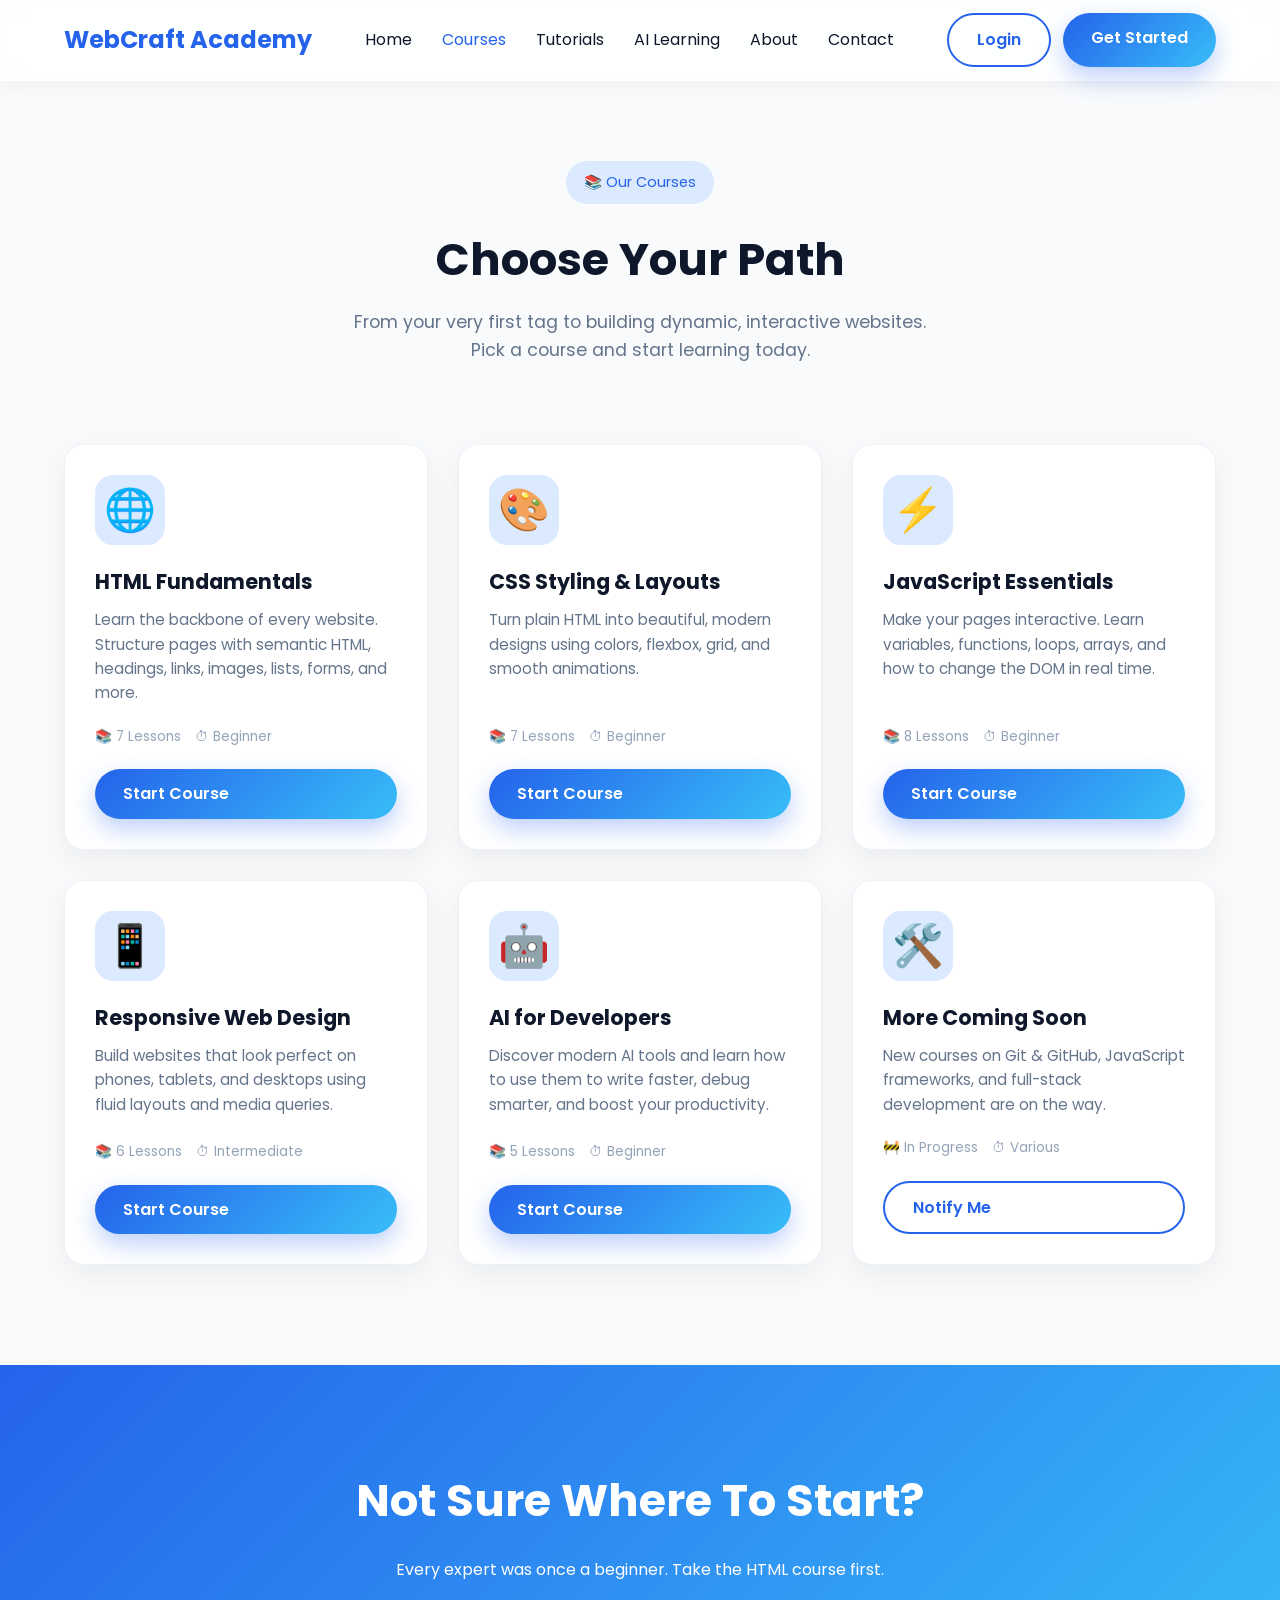
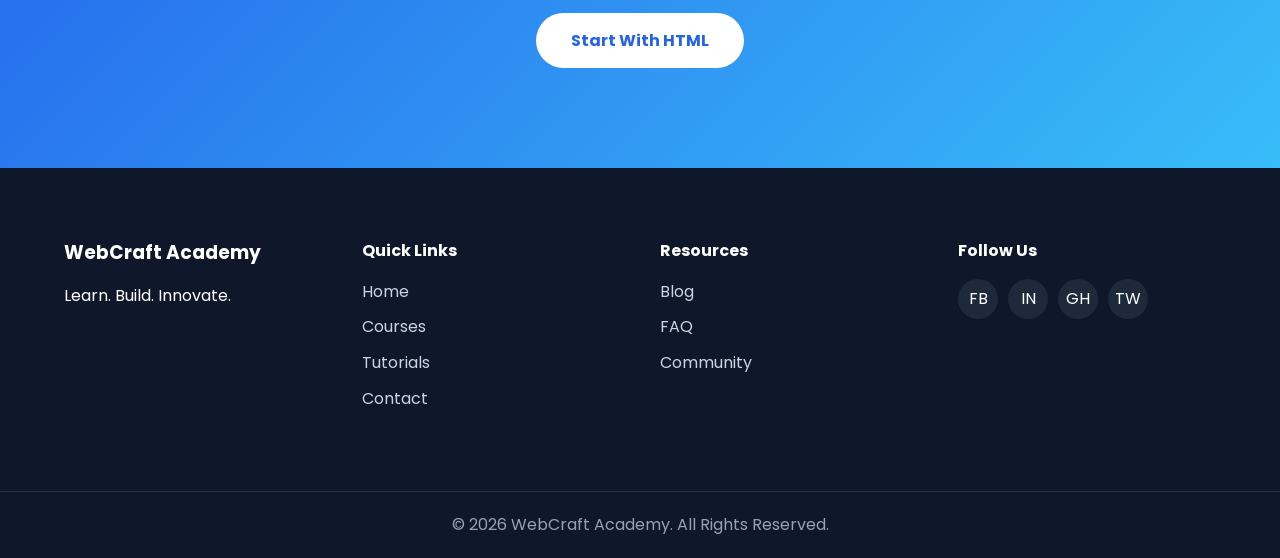
==== courses.html @ 58e4d164 "add course pages" ====
<!DOCTYPE html>
<html lang="en">
<head>
    <meta charset="UTF-8">
    <meta name="viewport" content="width=device-width, initial-scale=1.0">
    <title>Courses | WebCraft Academy</title>

    <link href="https://fonts.googleapis.com/css2?family=Poppins:wght@300;400;500;600;700&display=swap" rel="stylesheet">

    <link rel="stylesheet" href="style.css">
    <link rel="stylesheet" href="courses/course.css">
</head>
<body>

    <!-- =========================
         NAVBAR
    ========================== -->
    <header class="navbar">
        <div class="container nav-container">

            <div class="logo">
                <a href="index.html" style="color:inherit;">WebCraft Academy</a>
            </div>

            <nav>
                <ul class="nav-links">
                    <li><a href="index.html">Home</a></li>
                    <li><a href="courses.html" style="color:#2563EB;">Courses</a></li>
                    <li><a href="#">Tutorials</a></li>
                    <li><a href="#">AI Learning</a></li>
                    <li><a href="#">About</a></li>
                    <li><a href="#">Contact</a></li>
                </ul>
            </nav>

            <div class="nav-buttons">
                <a href="#" class="btn btn-outline">Login</a>
                <a href="#" class="btn btn-primary">Get Started</a>
            </div>

        </div>
    </header>

    <!-- =========================
         CATALOG HEADER
    ========================== -->
    <section class="catalog-header">
        <div class="container">
            <span class="hero-badge">📚 Our Courses</span>
            <h1>Choose Your Path</h1>
            <p>
                From your very first tag to building dynamic, interactive websites.
                Pick a course and start learning today.
            </p>
        </div>
    </section>

    <!-- =========================
         COURSES GRID
    ========================== -->
    <section>
        <div class="container catalog-grid">

            <div class="course-card">
                <div class="big-icon">🌐</div>
                <h3>HTML Fundamentals</h3>
                <p>
                    Learn the backbone of every website. Structure pages with
                    semantic HTML, headings, links, images, lists, forms, and more.
                </p>
                <div class="card-meta">
                    <span>📚 7 Lessons</span>
                    <span>⏱ Beginner</span>
                </div>
                <a href="courses/html.html" class="btn btn-primary">Start Course</a>
            </div>

            <div class="course-card">
                <div class="big-icon">🎨</div>
                <h3>CSS Styling & Layouts</h3>
                <p>
                    Turn plain HTML into beautiful, modern designs using colors,
                    flexbox, grid, and smooth animations.
                </p>
                <div class="card-meta">
                    <span>📚 7 Lessons</span>
                    <span>⏱ Beginner</span>
                </div>
                <a href="courses/css.html" class="btn btn-primary">Start Course</a>
            </div>

            <div class="course-card">
                <div class="big-icon">⚡</div>
                <h3>JavaScript Essentials</h3>
                <p>
                    Make your pages interactive. Learn variables, functions, loops,
                    arrays, and how to change the DOM in real time.
                </p>
                <div class="card-meta">
                    <span>📚 8 Lessons</span>
                    <span>⏱ Beginner</span>
                </div>
                <a href="courses/javascript.html" class="btn btn-primary">Start Course</a>
            </div>

            <div class="course-card">
                <div class="big-icon">📱</div>
                <h3>Responsive Web Design</h3>
                <p>
                    Build websites that look perfect on phones, tablets, and
                    desktops using fluid layouts and media queries.
                </p>
                <div class="card-meta">
                    <span>📚 6 Lessons</span>
                    <span>⏱ Intermediate</span>
                </div>
                <a href="courses/responsive.html" class="btn btn-primary">Start Course</a>
            </div>

            <div class="course-card">
                <div class="big-icon">🤖</div>
                <h3>AI for Developers</h3>
                <p>
                    Discover modern AI tools and learn how to use them to write
                    faster, debug smarter, and boost your productivity.
                </p>
                <div class="card-meta">
                    <span>📚 5 Lessons</span>
                    <span>⏱ Beginner</span>
                </div>
                <a href="courses/ai.html" class="btn btn-primary">Start Course</a>
            </div>

            <div class="course-card">
                <div class="big-icon">🛠️</div>
                <h3>More Coming Soon</h3>
                <p>
                    New courses on Git & GitHub, JavaScript frameworks, and
                    full-stack development are on the way.
                </p>
                <div class="card-meta">
                    <span>🚧 In Progress</span>
                    <span>⏱ Various</span>
                </div>
                <a href="#" class="btn btn-outline">Notify Me</a>
            </div>

        </div>
    </section>

    <!-- =========================
         CTA
    ========================== -->
    <section class="cta">
        <div class="container cta-content">
            <h2>Not Sure Where To Start?</h2>
            <p>Every expert was once a beginner. Take the HTML course first.</p>
            <a href="courses/html.html" class="btn cta-btn">Start With HTML</a>
        </div>
    </section>

    <!-- =========================
         FOOTER
    ========================== -->
    <footer class="footer">
        <div class="container footer-grid">
            <div>
                <h3>WebCraft Academy</h3>
                <p>Learn. Build. Innovate.</p>
            </div>
            <div>
                <h4>Quick Links</h4>
                <ul>
                    <li><a href="index.html" style="color:#cbd5e1;">Home</a></li>
                    <li><a href="courses.html" style="color:#cbd5e1;">Courses</a></li>
                    <li>Tutorials</li>
                    <li>Contact</li>
                </ul>
            </div>
            <div>
                <h4>Resources</h4>
                <ul>
                    <li>Blog</li>
                    <li>FAQ</li>
                    <li>Community</li>
                </ul>
            </div>
            <div>
                <h4>Follow Us</h4>
                <div class="socials">
                    <span>FB</span>
                    <span>IN</span>
                    <span>GH</span>
                    <span>TW</span>
                </div>
            </div>
        </div>
        <div class="footer-bottom">
            © 2026 WebCraft Academy. All Rights Reserved.
        </div>
    </footer>

</body>
</html>
---- style.css ----
/* =========================
   GLOBAL STYLES
========================= */

* {
    margin: 0;
    padding: 0;
    box-sizing: border-box;
}

html {
    scroll-behavior: smooth;
}

body {
    font-family: 'Poppins', sans-serif;
    background: #F8FAFC;
    color: #0F172A;
    overflow-x: hidden;
    line-height: 1.6;
}

a {
    text-decoration: none;
}

ul {
    list-style: none;
}

img {
    max-width: 100%;
}

.container {
    width: 90%;
    max-width: 1200px;
    margin: auto;
}

.section {
    padding: 100px 0;
}

.gray-bg {
    background: #f1f5f9;
}

/* =========================
   BUTTONS
========================= */

.btn {
    display: inline-block;
    padding: 12px 28px;
    border-radius: 50px;
    transition: .4s ease;
    font-weight: 600;
}

.btn-primary {
    background: linear-gradient(135deg,
            #2563EB,
            #38BDF8);
    color: white;
    box-shadow: 0 10px 25px rgba(37, 99, 235, .3);
}

.btn-primary:hover {
    transform: translateY(-4px);
}

.btn-outline {
    border: 2px solid #2563EB;
    color: #2563EB;
}

.btn-outline:hover {
    background: #2563EB;
    color: white;
}

.btn-secondary {
    background: white;
    color: #2563EB;
    border: 1px solid #dbeafe;
}

.btn-secondary:hover {
    transform: translateY(-4px);
}

/* =========================
   NAVBAR
========================= */

.navbar {
    position: sticky;
    top: 0;
    z-index: 1000;

    backdrop-filter: blur(15px);
    background: rgba(255, 255, 255, .85);

    border-bottom: 1px solid rgba(255, 255, 255, .3);

    box-shadow:
        0 4px 20px rgba(0, 0, 0, .05);
}

.nav-container {
    display: flex;
    justify-content: space-between;
    align-items: center;
    height: 80px;
}

.logo {
    font-size: 1.5rem;
    font-weight: 700;
    color: #2563EB;
}

.nav-links {
    display: flex;
    gap: 30px;
}

.nav-links a {
    color: #0F172A;
    position: relative;
    transition: .3s;
}

.nav-links a::after {
    content: "";
    position: absolute;
    left: 0;
    bottom: -6px;
    width: 0%;
    height: 2px;
    background: #2563EB;
    transition: .3s;
}

.nav-links a:hover::after {
    width: 100%;
}

.nav-links a:hover {
    color: #2563EB;
}

.nav-buttons {
    display: flex;
    gap: 12px;
}

/* =========================
   HERO SECTION
========================= */

.hero {
    min-height: 100vh;
    position: relative;
    display: flex;
    align-items: center;
    overflow: hidden;
    background:
        linear-gradient(135deg,
            #eff6ff,
            #ffffff);
}

.hero-container {
    display: grid;
    grid-template-columns: 1fr 1fr;
    gap: 60px;
    align-items: center;
}

.hero-content h1 {
    font-size: 3.5rem;
    line-height: 1.2;
    margin-bottom: 20px;
}

.hero-content p {
    color: #64748B;
    margin-bottom: 30px;
    font-size: 1.05rem;
}

.hero-badge {
    display: inline-block;
    padding: 10px 18px;
    border-radius: 50px;
    background: #DBEAFE;
    color: #2563EB;
    margin-bottom: 20px;
    font-size: .9rem;
}

.hero-buttons {
    display: flex;
    gap: 15px;
    flex-wrap: wrap;
}

/* =========================
   BLOBS
========================= */

.blob {
    position: absolute;
    border-radius: 50%;
    filter: blur(60px);
}

.blob1 {
    width: 350px;
    height: 350px;
    background: #93c5fd;
    top: -100px;
    left: -100px;
}

.blob2 {
    width: 300px;
    height: 300px;
    background: #67e8f9;
    bottom: -100px;
    right: -100px;
}

/* =========================
   HERO ILLUSTRATION
========================= */

.hero-illustration {
    position: relative;
    height: 500px;
}

.main-screen {
    width: 380px;
    height: 260px;

    background: white;
    border-radius: 20px;

    position: absolute;
    top: 100px;
    left: 50%;
    transform: translateX(-50%);

    box-shadow:
        0 20px 60px rgba(0, 0, 0, .12);
}

.browser-top {
    display: flex;
    gap: 8px;
    padding: 15px;
}

.browser-top span {
    width: 12px;
    height: 12px;
    border-radius: 50%;
    background: #cbd5e1;
}

.code-lines {
    padding: 20px;
}

.line {
    height: 12px;
    background: #e2e8f0;
    border-radius: 20px;
    margin-bottom: 15px;
}

.w90 {
    width: 90%;
}

.w80 {
    width: 80%;
}

.w75 {
    width: 75%;
}

.w70 {
    width: 70%;
}

.w50 {
    width: 50%;
}

/* =========================
   GLASS CARDS
========================= */

.glass-card {
    position: absolute;
    width: 180px;

    padding: 20px;

    background: rgba(255, 255, 255, .45);
    backdrop-filter: blur(15px);

    border: 1px solid rgba(255, 255, 255, .4);

    border-radius: 20px;

    box-shadow:
        0 8px 25px rgba(0, 0, 0, .08);

    animation: float 4s ease-in-out infinite;
}

.card1 {
    top: 20px;
    left: 0;
}

.card2 {
    top: 280px;
    left: 30px;
}

.card3 {
    right: 0;
    top: 60px;
}

.card-tag {
    display: inline-block;
    padding: 6px 12px;
    background: #dbeafe;
    color: #2563EB;
    border-radius: 20px;
    font-size: .8rem;
    margin-bottom: 10px;
}

@keyframes float {
    0% {
        transform: translateY(0px);
    }

    50% {
        transform: translateY(-15px);
    }

    100% {
        transform: translateY(0px);
    }
}

/* =========================
   SECTION HEADER
========================= */

.section-header {
    text-align: center;
    margin-bottom: 60px;
}

.section-header h2 {
    font-size: 2.5rem;
    margin-bottom: 10px;
}

.section-header p {
    color: #64748B;
}

/* =========================
   FEATURES
========================= */

.feature-grid {
    display: grid;
    grid-template-columns: repeat(4, 1fr);
    gap: 25px;
}

.feature-card {
    background: white;
    padding: 35px;
    border-radius: 20px;
    text-align: center;

    box-shadow:
        0 10px 30px rgba(0, 0, 0, .05);

    transition: .4s;
}

.feature-card:hover {
    transform: translateY(-10px);
}

.icon {
    width: 70px;
    height: 70px;

    margin: auto auto 20px;

    border-radius: 50%;

    background: #dbeafe;

    display: flex;
    justify-content: center;
    align-items: center;

    font-size: 1.8rem;
}

/* =========================
   WHY SECTION
========================= */

.why-grid {
    display: grid;
    grid-template-columns: repeat(2, 1fr);
    gap: 25px;
}

.why-card {
    background: white;
    padding: 30px;
    border-radius: 20px;
    border-left: 5px solid #2563EB;

    transition: .4s;
}

.why-card:hover {
    transform: translateY(-6px);
}

/* =========================
   STATS
========================= */

.stats {
    padding: 90px 0;

    background:
        linear-gradient(135deg,
            #2563EB,
            #38BDF8);
}

.stats-grid {
    display: grid;
    grid-template-columns: repeat(4, 1fr);
    gap: 25px;
}

.stat-card {
    text-align: center;

    padding: 30px;

    color: white;

    border-radius: 20px;

    background:
        rgba(255, 255, 255, .15);

    backdrop-filter: blur(10px);

    transition: .4s;
}

.stat-card:hover {
    transform: scale(1.05);
}

.stat-card h2 {
    font-size: 2.3rem;
}

/* =========================
   TESTIMONIALS
========================= */

.testimonial-grid {
    display: grid;
    grid-template-columns: repeat(3, 1fr);
    gap: 25px;
}

.testimonial-card {
    background:
        rgba(255, 255, 255, .55);

    backdrop-filter: blur(15px);

    border: 1px solid rgba(255, 255, 255, .4);

    border-radius: 20px;

    padding: 35px;

    text-align: center;

    box-shadow:
        0 10px 30px rgba(0, 0, 0, .06);

    transition: .4s;
}

.testimonial-card:hover {
    transform: translateY(-8px);
}

.avatar {
    width: 80px;
    height: 80px;

    border-radius: 50%;

    margin: auto auto 20px;

    background:
        linear-gradient(135deg,
            #2563EB,
            #38BDF8);

    color: white;

    display: flex;
    align-items: center;
    justify-content: center;

    font-weight: 700;
    font-size: 1.2rem;
}

/* =========================
   CTA
========================= */

.cta {
    padding: 100px 0;

    background:
        linear-gradient(135deg,
            #2563EB,
            #38BDF8);

    text-align: center;
}

.cta-content {
    color: white;
}

.cta-content h2 {
    font-size: 2.8rem;
    margin-bottom: 20px;
}

.cta-content p {
    margin-bottom: 30px;
}

.cta-btn {
    background: white;
    color: #2563EB;
    padding: 15px 35px;
    border-radius: 50px;
    font-weight: 700;
}

.cta-btn:hover {
    transform: translateY(-5px);
}

/* =========================
   FOOTER
========================= */

.footer {
    background: #0F172A;
    color: white;
}

.footer-grid {
    display: grid;
    grid-template-columns: repeat(4, 1fr);
    gap: 40px;

    padding: 70px 0;
}

.footer h3,
.footer h4 {
    margin-bottom: 15px;
}

.footer ul li {
    margin-bottom: 10px;
    color: #cbd5e1;
}

.socials {
    display: flex;
    gap: 10px;
}

.socials span {
    width: 40px;
    height: 40px;

    border-radius: 50%;

    background: #1e293b;

    display: flex;
    align-items: center;
    justify-content: center;
}

.footer-bottom {
    text-align: center;
    padding: 20px;
    border-top: 1px solid rgba(255, 255, 255, .1);
    color: #94a3b8;
}

/* =========================
   CONTACT SECTION
========================= */

.contact-section {
    background: #f8fafc;
}

.contact-container {
    display: grid;
    grid-template-columns: 1fr 1.2fr;
    gap: 40px;
    align-items: start;
}

.contact-info {
    background: white;
    padding: 35px;
    border-radius: 20px;
    box-shadow: 0 10px 30px rgba(0, 0, 0, .05);
}

.contact-info h3 {
    margin-bottom: 15px;
    color: #2563EB;
}

.contact-info p {
    color: #64748B;
    margin-bottom: 20px;
}

.info-box {
    margin-top: 20px;
    padding: 15px;
    background: #eff6ff;
    border-radius: 12px;
}

.info-box h4 {
    color: #2563EB;
    margin-bottom: 5px;
}

.contact-form {
    background: white;
    padding: 35px;
    border-radius: 20px;
    box-shadow: 0 10px 30px rgba(0, 0, 0, .05);
}

.form-group {
    margin-bottom: 20px;
}

.contact-form input,
.contact-form textarea {
    width: 100%;
    padding: 15px;
    border: 1px solid #dbeafe;
    border-radius: 12px;
    outline: none;
    font-family: 'Poppins', sans-serif;
    transition: .3s;
}

.contact-form input:focus,
.contact-form textarea:focus {
    border-color: #2563EB;
    box-shadow: 0 0 0 4px rgba(37, 99, 235, .1);
}

.contact-form textarea {
    resize: none;
}

.contact-form button {
    border: none;
    cursor: pointer;
    width: 100%;
}


/* =========================
   RESPONSIVE
========================= */

@media(max-width:992px) {

    .hero-container {
        grid-template-columns: 1fr;
        text-align: center;
    }

    .hero-content h1 {
        font-size: 2.8rem;
    }

    .hero-buttons {
        justify-content: center;
    }

    .feature-grid {
        grid-template-columns: repeat(2, 1fr);
    }

    .stats-grid {
        grid-template-columns: repeat(2, 1fr);
    }

    .testimonial-grid {
        grid-template-columns: 1fr;
    }

    .footer-grid {
        grid-template-columns: repeat(2, 1fr);
    }

    .nav-links {
        display: none;
    }
}

@media(max-width:768px) {

    .feature-grid {
        grid-template-columns: 1fr;
    }

    .why-grid {
        grid-template-columns: 1fr;
    }

    .stats-grid {
        grid-template-columns: 1fr;
    }

    .footer-grid {
        grid-template-columns: 1fr;
        text-align: center;
    }

    .socials {
        justify-content: center;
    }

    .hero-content h1 {
        font-size: 2.2rem;
    }

    .main-screen {
        width: 100%;
        max-width: 340px;
    }

    .glass-card {
        width: 150px;
    }

    .nav-container {
        flex-direction: column;
        gap: 15px;
        padding: 15px 0;
        height: auto;
    }
}

@media(max-width:480px) {

    .section {
        padding: 70px 0;
    }

    .hero-content h1 {
        font-size: 1.9rem;
    }

    .section-header h2 {
        font-size: 2rem;
    }

    .cta-content h2 {
        font-size: 2rem;
    }

    .btn {
        width: 100%;
        text-align: center;
    }

    .hero-buttons {
        flex-direction: column;
    }
}

@media(max-width:768px) {

    .contact-container {
        grid-template-columns: 1fr;
    }

}
---- courses/course.css ----
/* =========================
   COURSE PAGES
========================= */

.course-hero{
    padding:80px 0 0;
    background:
    linear-gradient(135deg,#eff6ff,#ffffff);
}

.course-hero .container{
    display:grid;
    grid-template-columns:1fr 1fr;
    gap:50px;
    align-items:center;
    padding-bottom:70px;
    border-bottom:1px solid #e2e8f0;
}

.course-hero h1{
    font-size:2.8rem;
    line-height:1.2;
    margin-bottom:16px;
}

.course-hero .lead{
    color:#64748B;
    font-size:1.1rem;
    margin-bottom:24px;
}

.course-badge{
    display:inline-block;
    padding:8px 16px;
    border-radius:50px;
    background:#DBEAFE;
    color:#2563EB;
    font-size:.85rem;
    font-weight:600;
    margin-bottom:18px;
}

.course-meta{
    display:flex;
    gap:20px;
    flex-wrap:wrap;
    margin-bottom:28px;
}

.course-meta span{
    display:inline-flex;
    align-items:center;
    gap:8px;
    color:#475569;
    font-size:.95rem;
}

.course-cover{
    background:white;
    border-radius:24px;
    padding:40px;
    box-shadow:0 20px 60px rgba(0,0,0,.12);
    text-align:center;
}

.course-cover .big-icon{
    font-size:4rem;
    margin-bottom:20px;
}

.course-cover h3{
    font-size:1.4rem;
    margin-bottom:10px;
}

.course-cover p{
    color:#64748B;
}

/* Layout: sidebar + content */
.course-layout{
    display:grid;
    grid-template-columns:280px 1fr;
    gap:50px;
    align-items:start;
    padding:70px 0 100px;
}

.course-sidebar{
    position:sticky;
    top:100px;
    background:white;
    border-radius:16px;
    padding:24px;
    box-shadow:0 10px 30px rgba(0,0,0,.06);
}

.course-sidebar h4{
    margin-bottom:14px;
    color:#0F172A;
}

.course-sidebar ul li{
    margin-bottom:8px;
}

.course-sidebar ul a{
    display:block;
    padding:10px 14px;
    border-radius:10px;
    color:#475569;
    transition:.3s;
    font-size:.95rem;
}

.course-sidebar ul a:hover{
    background:#DBEAFE;
    color:#2563EB;
}

/* Lessons / content */
.lesson{
    margin-bottom:70px;
    scroll-margin-top:120px;
}

.lesson h2{
    font-size:2rem;
    margin-bottom:10px;
    display:flex;
    align-items:center;
    gap:12px;
}

.lesson-num{
    display:inline-flex;
    align-items:center;
    justify-content:center;
    width:40px;
    height:40px;
    border-radius:50%;
    background:linear-gradient(135deg,#2563EB,#38BDF8);
    color:white;
    font-size:1rem;
    flex-shrink:0;
}

.lesson h2 .lesson-label{
    font-size:1.4rem;
    color:#2563EB;
    display:block;
    font-weight:600;
    margin-bottom:2px;
}

.lesson p{
    color:#334155;
    margin-bottom:20px;
}

.lesson h3.ex{
    margin:30px 0 12px;
    color:#0F172A;
    font-size:1.3rem;
}

/* Code blocks */
pre{
    background:#0F172A;
    color:#e2e8f0;
    padding:22px;
    border-radius:14px;
    overflow-x:auto;
    margin-bottom:24px;
    font-family:'Poppins',monospace;
    font-size:.92rem;
    line-height:1.7;
}

pre .c{ color:#64748B; }
pre .t{ color:#67e8f9; }
pre .k{ color:#93c5fd; }
pre .s{ color:#86efac; }
pre .n{ color:#fbbf24; }

.tip{
    background:#FFFBEB;
    border-left:5px solid #F59E0B;
    padding:18px 22px;
    border-radius:12px;
    margin:24px 0;
    color:#92400E;
}

.tip strong{
    display:block;
    margin-bottom:6px;
}

/* Next / prev nav */
.lesson-nav{
    display:flex;
    justify-content:space-between;
    gap:20px;
    border-top:1px solid #e2e8f0;
    padding-top:30px;
}

.lesson-nav a{
    background:white;
    padding:16px 24px;
    border-radius:12px;
    box-shadow:0 8px 20px rgba(0,0,0,.05);
    color:#2563EB;
    font-weight:600;
    transition:.3s;
    flex:1;
    text-align:center;
}

.lesson-nav a:hover{
    transform:translateY(-3px);
}

.lesson-nav a small{
    display:block;
    color:#94a3b8;
    font-weight:400;
    margin-bottom:4px;
    font-size:.8rem;
}

/* =========================
   COURSES CATALOG PAGE
========================= */

.catalog-header{
    text-align:center;
    padding:80px 0 20px;
}

.catalog-header h1{
    font-size:2.8rem;
    margin-bottom:12px;
}

.catalog-header p{
    color:#64748B;
    font-size:1.1rem;
    max-width:600px;
    margin:auto;
}

.catalog-grid{
    display:grid;
    grid-template-columns:repeat(3,1fr);
    gap:30px;
    padding:60px 0 100px;
}

.course-card{
    background:white;
    border-radius:20px;
    padding:30px;
    box-shadow:0 10px 30px rgba(0,0,0,.06);
    transition:.4s;
    display:flex;
    flex-direction:column;
    border:1px solid #eef2f7;
}

.course-card:hover{
    transform:translateY(-8px);
    box-shadow:0 20px 45px rgba(0,0,0,.1);
}

.course-card:hover{
    border-color:#2563EB;
}

.course-card .big-icon{
    font-size:2.6rem;
    width:70px;
    height:70px;
    border-radius:18px;
    background:#DBEAFE;
    margin-bottom:20px;
    display:flex;
    align-items:center;
    justify-content:center;
}

.course-card h3{
    font-size:1.3rem;
    margin-bottom:10px;
}

.course-card p{
    color:#64748B;
    font-size:.95rem;
    margin-bottom:20px;
    flex:1;
}

.card-meta{
    display:flex;
    gap:14px;
    color:#94a3b8;
    font-size:.85rem;
    margin-bottom:22px;
}

.card-meta span{
    display:inline-flex;
    align-items:center;
    gap:5px;
}

/* =========================
   RESPONSIVE
========================= */

@media(max-width:992px){
    .course-hero .container{
        grid-template-columns:1fr;
    }
    .course-layout{
        grid-template-columns:1fr;
    }
    .course-sidebar{
        position:static;
    }
    .catalog-grid{
        grid-template-columns:repeat(2,1fr);
    }
    .course-hero h1{
        font-size:2.2rem;
    }
}

@media(max-width:640px){
    .catalog-grid{
        grid-template-columns:1fr;
    }
    .lesson-nav{
        flex-direction:column;
    }
}
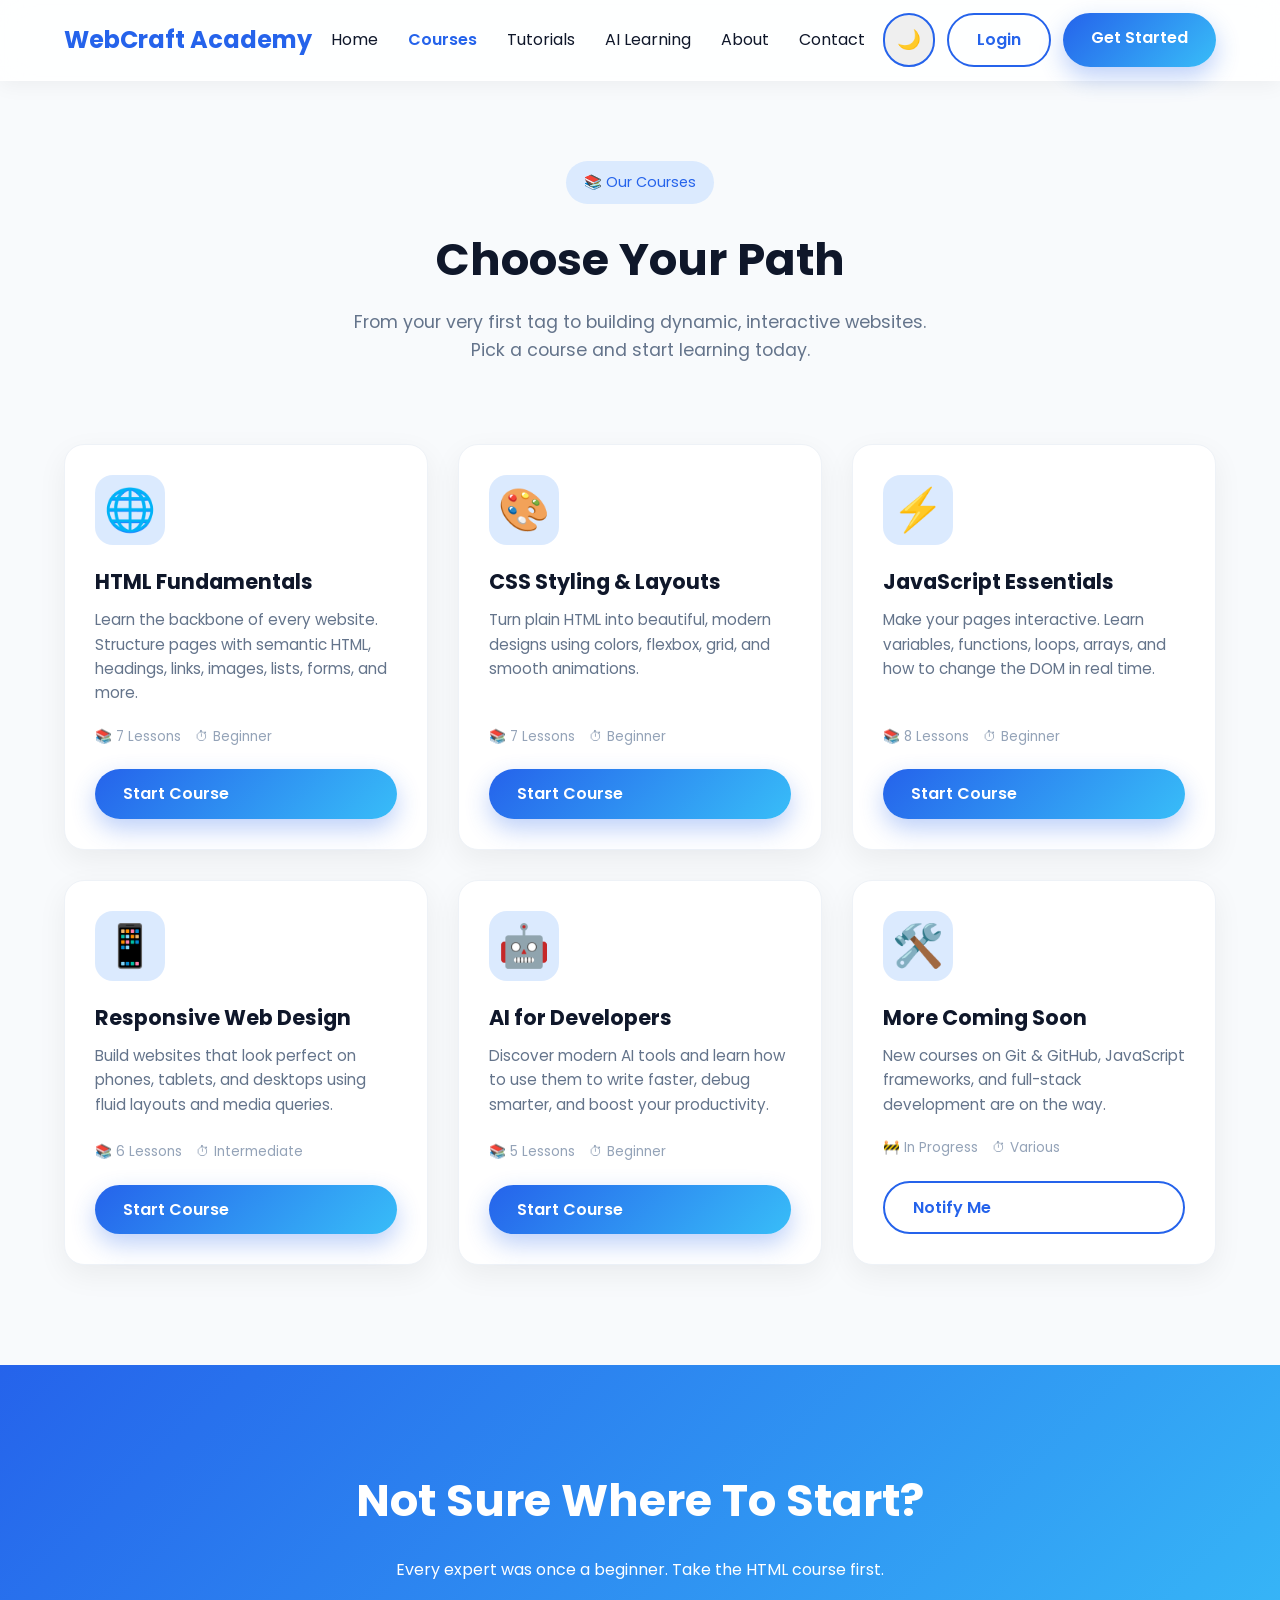
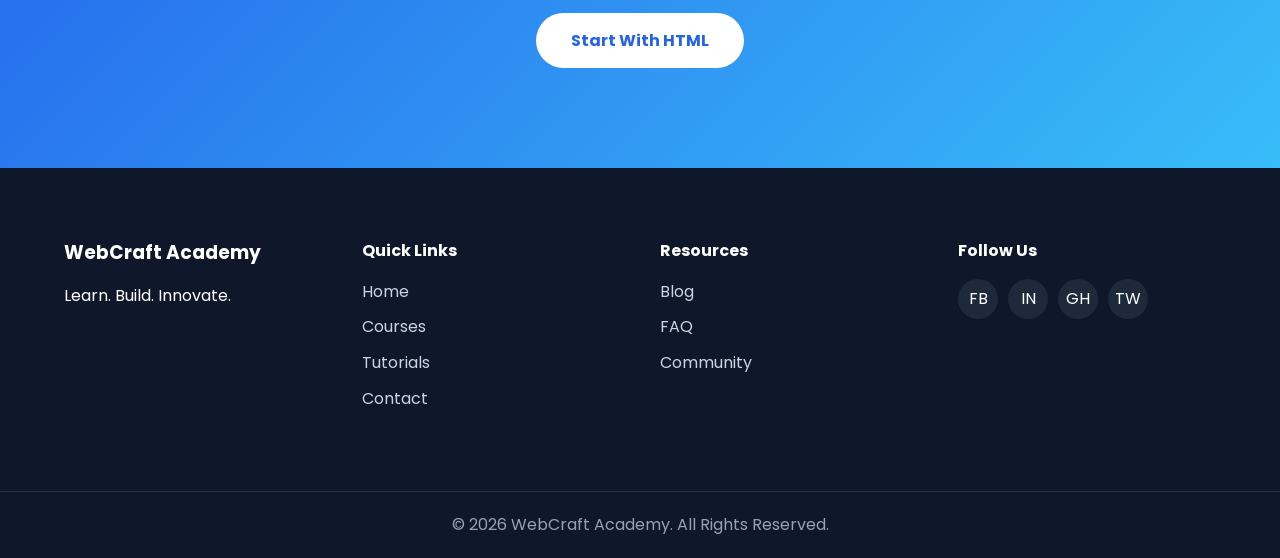
==== commit c14e82aa: "Add JavaScript features: dark mode, form validation, scroll reveal, active nav, lesson progress - sc" ====
--- a/courses.html
+++ b/courses.html
@@ -26,7 +26,7 @@
                 <ul class="nav-links">
                     <li><a href="index.html">Home</a></li>
                     <li><a href="courses.html" style="color:#2563EB;">Courses</a></li>
-                    <li><a href="#">Tutorials</a></li>
+                    <li><a href="tutorials.html">Tutorials</a></li>
                     <li><a href="#">AI Learning</a></li>
                     <li><a href="#">About</a></li>
                     <li><a href="#">Contact</a></li>
@@ -173,7 +173,7 @@
                 <ul>
                     <li><a href="index.html" style="color:#cbd5e1;">Home</a></li>
                     <li><a href="courses.html" style="color:#cbd5e1;">Courses</a></li>
-                    <li>Tutorials</li>
+                    <li><a href="tutorials.html" style="color:#cbd5e1;">Tutorials</a></li>
                     <li>Contact</li>
                 </ul>
             </div>
@@ -200,5 +200,6 @@
         </div>
     </footer>
 
+<script src="script.js" defer></script>
 </body>
 </html>
--- a/style.css
+++ b/style.css
@@ -12,12 +12,67 @@
     scroll-behavior: smooth;
 }
 
+:root {
+    --bg: #F8FAFC;
+    --bg-alt: #f1f5f9;
+    --text: #0F172A;
+    --text-muted: #64748B;
+    --text-light: #94a3b8;
+    --border: #eef2f7;
+    --border-light: #dbeafe;
+    --card-bg: #ffffff;
+    --footer-bg: #0F172A;
+    --footer-text: #cbd5e1;
+    --footer-bottom: #94a3b8;
+    --accent: #2563EB;
+    --accent-light: #38BDF8;
+    --accent-glow: rgba(37, 99, 235, .3);
+    --badge-bg: #DBEAFE;
+    --badge-text: #2563EB;
+    --code-bg: #0F172A;
+    --code-text: #e2e8f0;
+    --tip-bg: #FFFBEB;
+    --tip-border: #F59E0B;
+    --tip-text: #92400E;
+    --white: #ffffff;
+    --shadow: rgba(0, 0, 0, .05);
+    --shadow-hover: rgba(0, 0, 0, .1);
+}
+
+[data-theme="dark"] {
+    --bg: #0F172A;
+    --bg-alt: #1e293b;
+    --text: #E2E8F0;
+    --text-muted: #94a3b8;
+    --text-light: #64748B;
+    --border: #334155;
+    --border-light: #1e3a5f;
+    --card-bg: #1e293b;
+    --footer-bg: #020617;
+    --footer-text: #94a3b8;
+    --footer-bottom: #475569;
+    --accent: #60a5fa;
+    --accent-light: #38bdf8;
+    --accent-glow: rgba(96, 165, 250, .3);
+    --badge-bg: #1e3a5f;
+    --badge-text: #60a5fa;
+    --code-bg: #0F172A;
+    --code-text: #e2e8f0;
+    --tip-bg: #292524;
+    --tip-border: #D97706;
+    --tip-text: #FDE68A;
+    --white: #1e293b;
+    --shadow: rgba(0, 0, 0, .3);
+    --shadow-hover: rgba(0, 0, 0, .5);
+}
+
 body {
     font-family: 'Poppins', sans-serif;
-    background: #F8FAFC;
-    color: #0F172A;
+    background: var(--bg);
+    color: var(--text);
     overflow-x: hidden;
     line-height: 1.6;
+    transition: background .3s, color .3s;
 }
 
 a {
@@ -303,7 +358,51 @@
 }
 
 /* =========================
-   GLASS CARDS
+    ANIMATIONS
+========================= */
+
+@keyframes float {
+    0% {
+        transform: translateY(0px);
+    }
+
+    50% {
+        transform: translateY(-15px);
+    }
+
+    100% {
+        transform: translateY(0px);
+    }
+}
+
+/* =========================
+    SCROLL REVEAL
+========================= */
+
+.scroll-reveal {
+    opacity: 0;
+    transform: translateY(30px);
+    transition: opacity .6s ease, transform .6s ease;
+}
+
+.scroll-reveal.visible {
+    opacity: 1;
+    transform: translateY(0);
+}
+
+/* =========================
+    DARK TOGGLE
+========================= */
+
+.dark-toggle {
+    font-size: 1.2rem;
+    padding: 8px 12px;
+    border-radius: 50px;
+    line-height: 1;
+}
+
+/* =========================
+    GLASS CARDS
 ========================= */
 
 .glass-card {
@@ -841,5 +940,104 @@
     .contact-container {
         grid-template-columns: 1fr;
     }
+}
+
+/* =========================
+    DARK THEME OVERRIDES
+========================= */
+
+[data-theme="dark"] .navbar {
+    background: rgba(15, 23, 42, .95);
+    border-bottom-color: rgba(255, 255, 255, .1);
+}
+
+[data-theme="dark"] .logo {
+    color: #60a5fa;
+}
+
+[data-theme="dark"] .nav-links a {
+    color: #E2E8F0;
+}
+
+[data-theme="dark"] .glass-card {
+    background: rgba(30, 41, 59, .7);
+    border: 1px solid rgba(255, 255, 255, .1);
+}
+
+[data-theme="dark"] .glass-card .card-tag {
+    background: #1e3a5f;
+    color: #60a5fa;
+}
+
+[data-theme="dark"] .line {
+    background: #334155;
+}
+
+[data-theme="dark"] .feature-card,
+[data-theme="dark"] .why-card,
+[data-theme="dark"] .testimonial-card,
+[data-theme="dark"] .contact-info,
+[data-theme="dark"] .contact-form,
+[data-theme="dark"] .course-cover,
+[data-theme="dark"] .video-card {
+    background: var(--card-bg);
+    border-color: var(--border);
+}
+
+[data-theme="dark"] .course-sidebar {
+    background: var(--card-bg);
+    border-color: var(--border);
+}
+
+[data-theme="dark"] .course-sidebar a {
+    color: #94a3b8;
+}
+
+[data-theme="dark"] .course-sidebar a:hover {
+    background: #1e3a5f;
+    color: #60a5fa;
+}
+
+[data-theme="dark"] .code-lines .line {
+    background: #334155;
+}
+
+[data-theme="dark"] .info-box {
+    background: #1e293b;
+}
+
+[data-theme="dark"] .contact-form input,
+[data-theme="dark"] .contact-form textarea {
+    background: #1e293b;
+    border-color: #334155;
+    color: #E2E8F0;
+}
+
+[data-theme="dark"] .contact-form input:focus,
+[data-theme="dark"] .contact-form textarea:focus {
+    border-color: #60a5fa;
+    box-shadow: 0 0 0 4px rgba(96, 165, 250, .1);
+}
+
+[data-theme="dark"] .tip {
+    background: var(--tip-bg);
+    border-left-color: var(--tip-border);
+    color: var(--tip-text);
+}
+
+[data-theme="dark"] pre {
+    background: #0F172A;
+}
+
+/* =========================
+    ERROR MESSAGE
+========================= */
+
+.error-msg {
+    color: #ef4444;
+    font-size: .8rem;
+    margin-top: 4px;
+    display: block;
+}
 
 }
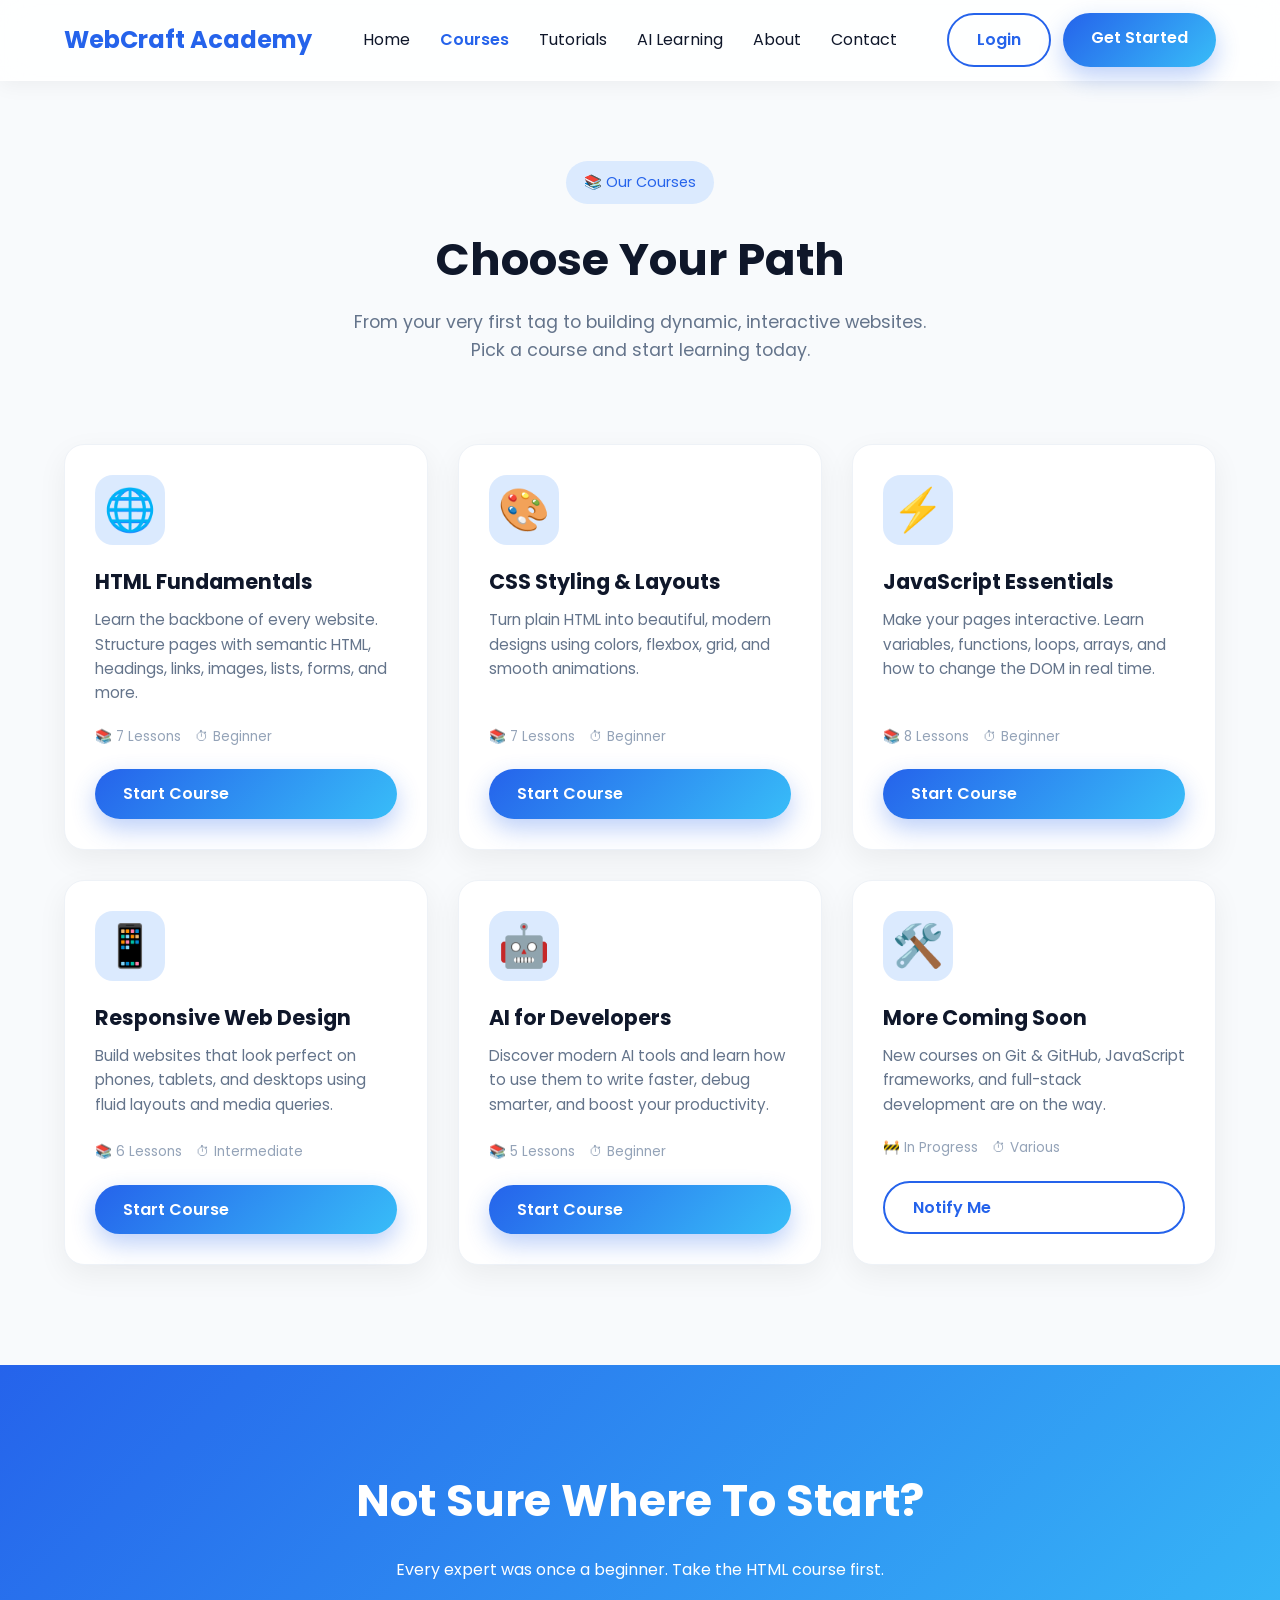
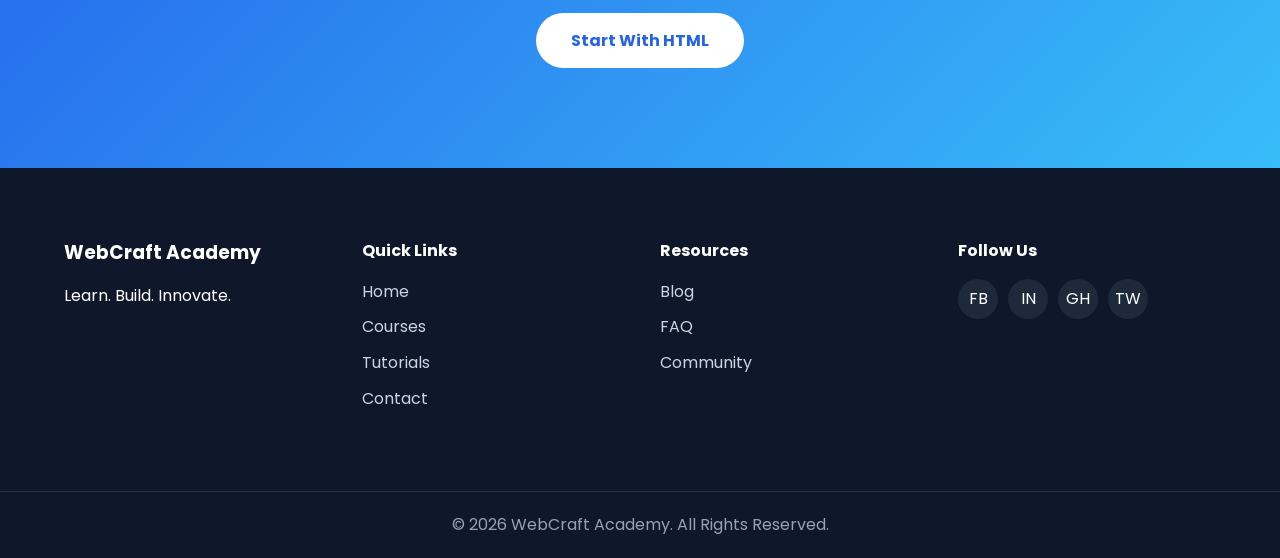
==== commit 6fee9f7e: "Create dedicated contact page and link from navbar - Remove inline contact section from tutorials.ht" ====
--- a/courses.html
+++ b/courses.html
@@ -29,7 +29,7 @@
                     <li><a href="tutorials.html">Tutorials</a></li>
                     <li><a href="#">AI Learning</a></li>
                     <li><a href="#">About</a></li>
-                    <li><a href="#">Contact</a></li>
+                    <li><a href="contact.html">Contact</a></li>
                 </ul>
             </nav>
 
@@ -174,7 +174,7 @@
                     <li><a href="index.html" style="color:#cbd5e1;">Home</a></li>
                     <li><a href="courses.html" style="color:#cbd5e1;">Courses</a></li>
                     <li><a href="tutorials.html" style="color:#cbd5e1;">Tutorials</a></li>
-                    <li>Contact</li>
+                    <li><a href="contact.html" style="color:#cbd5e1;">Contact</a></li>
                 </ul>
             </div>
             <div>
--- a/style.css
+++ b/style.css
@@ -39,32 +39,6 @@
     --shadow-hover: rgba(0, 0, 0, .1);
 }
 
-[data-theme="dark"] {
-    --bg: #0F172A;
-    --bg-alt: #1e293b;
-    --text: #E2E8F0;
-    --text-muted: #94a3b8;
-    --text-light: #64748B;
-    --border: #334155;
-    --border-light: #1e3a5f;
-    --card-bg: #1e293b;
-    --footer-bg: #020617;
-    --footer-text: #94a3b8;
-    --footer-bottom: #475569;
-    --accent: #60a5fa;
-    --accent-light: #38bdf8;
-    --accent-glow: rgba(96, 165, 250, .3);
-    --badge-bg: #1e3a5f;
-    --badge-text: #60a5fa;
-    --code-bg: #0F172A;
-    --code-text: #e2e8f0;
-    --tip-bg: #292524;
-    --tip-border: #D97706;
-    --tip-text: #FDE68A;
-    --white: #1e293b;
-    --shadow: rgba(0, 0, 0, .3);
-    --shadow-hover: rgba(0, 0, 0, .5);
-}
 
 body {
     font-family: 'Poppins', sans-serif;
@@ -72,7 +46,7 @@
     color: var(--text);
     overflow-x: hidden;
     line-height: 1.6;
-    transition: background .3s, color .3s;
+
 }
 
 a {
@@ -392,14 +366,6 @@
 
 /* =========================
     DARK TOGGLE
-========================= */
-
-.dark-toggle {
-    font-size: 1.2rem;
-    padding: 8px 12px;
-    border-radius: 50px;
-    line-height: 1;
-}
 
 /* =========================
     GLASS CARDS
@@ -942,92 +908,6 @@
     }
 }
 
-/* =========================
-    DARK THEME OVERRIDES
-========================= */
-
-[data-theme="dark"] .navbar {
-    background: rgba(15, 23, 42, .95);
-    border-bottom-color: rgba(255, 255, 255, .1);
-}
-
-[data-theme="dark"] .logo {
-    color: #60a5fa;
-}
-
-[data-theme="dark"] .nav-links a {
-    color: #E2E8F0;
-}
-
-[data-theme="dark"] .glass-card {
-    background: rgba(30, 41, 59, .7);
-    border: 1px solid rgba(255, 255, 255, .1);
-}
-
-[data-theme="dark"] .glass-card .card-tag {
-    background: #1e3a5f;
-    color: #60a5fa;
-}
-
-[data-theme="dark"] .line {
-    background: #334155;
-}
-
-[data-theme="dark"] .feature-card,
-[data-theme="dark"] .why-card,
-[data-theme="dark"] .testimonial-card,
-[data-theme="dark"] .contact-info,
-[data-theme="dark"] .contact-form,
-[data-theme="dark"] .course-cover,
-[data-theme="dark"] .video-card {
-    background: var(--card-bg);
-    border-color: var(--border);
-}
-
-[data-theme="dark"] .course-sidebar {
-    background: var(--card-bg);
-    border-color: var(--border);
-}
-
-[data-theme="dark"] .course-sidebar a {
-    color: #94a3b8;
-}
-
-[data-theme="dark"] .course-sidebar a:hover {
-    background: #1e3a5f;
-    color: #60a5fa;
-}
-
-[data-theme="dark"] .code-lines .line {
-    background: #334155;
-}
-
-[data-theme="dark"] .info-box {
-    background: #1e293b;
-}
-
-[data-theme="dark"] .contact-form input,
-[data-theme="dark"] .contact-form textarea {
-    background: #1e293b;
-    border-color: #334155;
-    color: #E2E8F0;
-}
-
-[data-theme="dark"] .contact-form input:focus,
-[data-theme="dark"] .contact-form textarea:focus {
-    border-color: #60a5fa;
-    box-shadow: 0 0 0 4px rgba(96, 165, 250, .1);
-}
-
-[data-theme="dark"] .tip {
-    background: var(--tip-bg);
-    border-left-color: var(--tip-border);
-    color: var(--tip-text);
-}
-
-[data-theme="dark"] pre {
-    background: #0F172A;
-}
 
 /* =========================
     ERROR MESSAGE
--- a/courses/course.css
+++ b/courses/course.css
@@ -258,6 +258,79 @@
     padding:60px 0 100px;
 }
 
+/* =========================
+   TUTORIAL VIDEO PAGE
+========================= */
+
+.tutorial-header{
+    text-align:center;
+    padding:80px 0 20px;
+}
+
+.tutorial-header h1{
+    font-size:2.8rem;
+    margin-bottom:12px;
+}
+
+.tutorial-header p{
+    max-width:640px;
+    margin:auto;
+    color:#64748B;
+    font-size:1.1rem;
+}
+
+.video-grid{
+    display:grid;
+    grid-template-columns:repeat(2,1fr);
+    gap:30px;
+    padding:60px 0 100px;
+}
+
+.video-card{
+    overflow:hidden;
+    background:white;
+    border:1px solid #eef2f7;
+    border-radius:20px;
+    box-shadow:0 10px 30px rgba(0,0,0,.06);
+    transition:.4s;
+}
+
+.video-card:hover{
+    transform:translateY(-8px);
+    border-color:#2563EB;
+    box-shadow:0 20px 45px rgba(0,0,0,.1);
+}
+
+.video-frame{
+    display:block;
+    width:100%;
+    aspect-ratio:16/9;
+    border:0;
+}
+
+.video-content{
+    padding:24px 28px 28px;
+}
+
+.video-topic{
+    display:inline-block;
+    margin-bottom:10px;
+    color:#2563EB;
+    font-size:.8rem;
+    font-weight:700;
+    letter-spacing:.04em;
+    text-transform:uppercase;
+}
+
+.video-content h2{
+    margin-bottom:8px;
+    font-size:1.35rem;
+}
+
+.video-content p{
+    color:#64748B;
+}
+
 .course-card{
     background:white;
     border-radius:20px;
@@ -333,6 +406,9 @@
     .catalog-grid{
         grid-template-columns:repeat(2,1fr);
     }
+    .video-grid{
+        grid-template-columns:1fr;
+    }
     .course-hero h1{
         font-size:2.2rem;
     }
